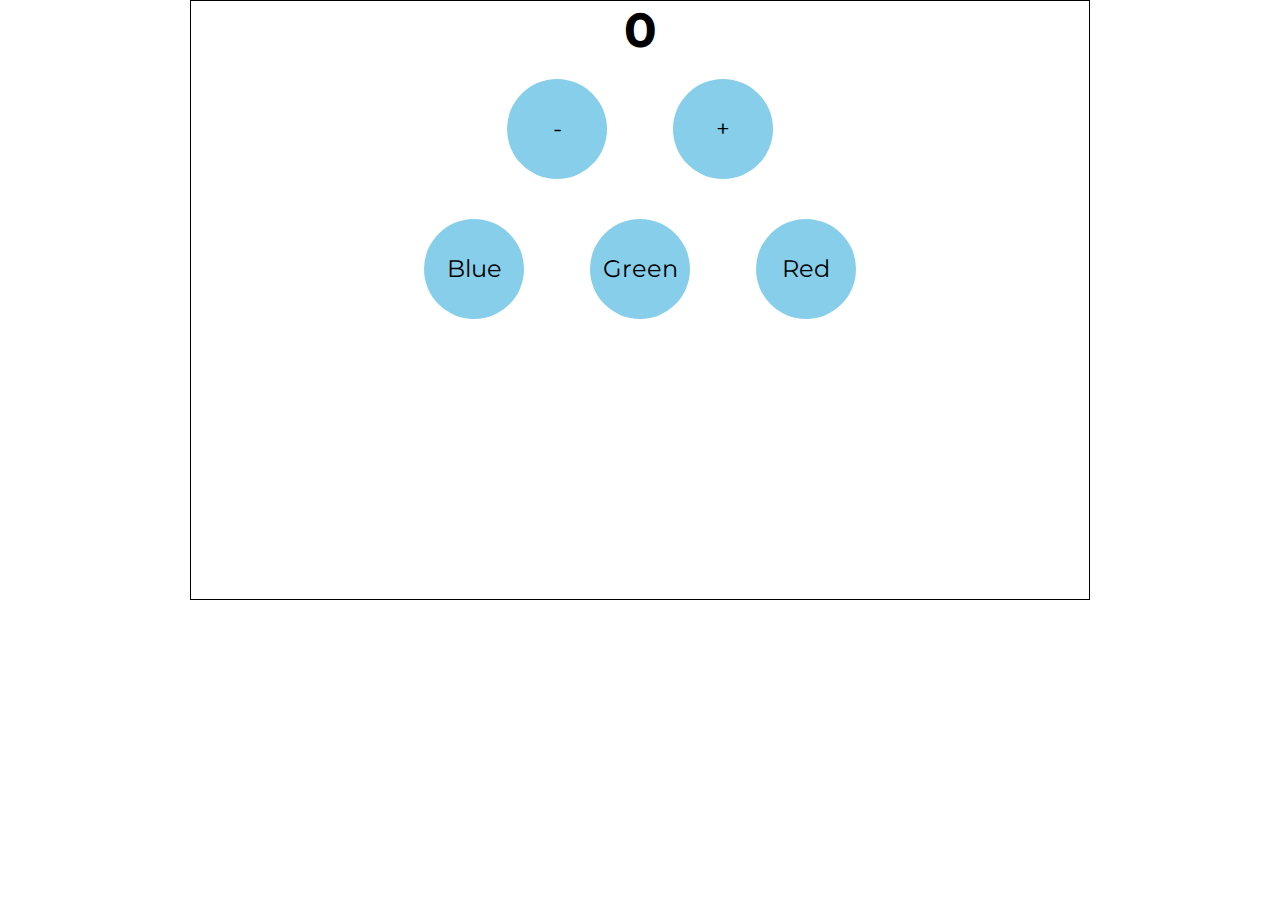
==== index.html @ e78bb490 "first commit" ====
<!DOCTYPE html>
<html>

<head>

    <meta charset="UTF-8">
    <meta http-equiv="X-UA-Compatible" content="IE=edge">
    <meta name="viewport" content="width=device-width, initial-scale=1.0">
    <title>SET Day 8 - If else</title>
    <link rel="preconnect" href="https://fonts.googleapis.com">
    <link rel="preconnect" href="https://fonts.gstatic.com" crossorigin>
    <link href="https://fonts.googleapis.com/css2?family=Montserrat&display=swap" rel="stylesheet">

    <link rel="stylesheet" href="https://pro.fontawesome.com/releases/v5.10.0/css/all.css"
        integrity="sha384-AYmEC3Yw5cVb3ZcuHtOA93w35dYTsvhLPVnYs9eStHfGJvOvKxVfELGroGkvsg+p" crossorigin="anonymous" />

    <link rel="stylesheet" href="styles.css">
</head>

<body>
    <div id="container">
        <h1>0</h1>
        <div id="button">
            <div class="btn" onclick="count(-1)">-</div>
            <div class="btn" onclick="count(+2)">+</div>
        </div>

        <div id="button">
            <div class="color-btn" onclick="changeBg('blue')" id="blue-btn">Blue</div>
            <div class="color-btn" onclick="changeBg('green')" id="green-btn">Green</div>
            <div class="color-btn" onclick="changeBg('red')" id="red-btn">Red</div>
        </div>


    </div>

    <script src="script.js"></script>
</body>

</html>
---- styles.css ----
* {
  margin: 0;
  padding: 0;
  box-sizing: border-box;
}
html,
body {
  width: 100%;
  height: 100%;
  font-family: "Montserrat", sans-serif;
}
#container {
  width: 900px;
  height: 600px;
  border: 1px solid black;
  margin: 0 auto;
  font-size: 1.5rem;
  text-align: center;
  /* display: flex;
  flex-direction: column;
  justify-content: center;
  align-items: center; */
}

.btn {
  width: 100px;
  height: 100px;
  border-radius: 50%;
  background-color: skyblue;
  line-height: 100px;
  text-align: center;
  display: inline-block;
  margin: 20px 30px;
}
.color-btn {
  width: 100px;
  height: 100px;
  border-radius: 50%;
  background-color: skyblue;
  line-height: 100px;
  text-align: center;
  display: inline-block;
  margin: 20px 30px;
}
.vid-btn {
  width: 100px;
  height: 100px;
  border-radius: 50%;
  background-color: gold;
  line-height: 100px;
  text-align: center;
  display: inline-block;
  margin: 20px 30px;
  font-weight: bolder;
  display: inline-block;
}
.fadeAnimate {
  animation-name: fadeAni;
  animation-duration: 1s;
}
@keyframes fadeAni {
  from {
    opacity: 0;
    
  }
  to {
    opacity: 1;
    font-size: 2rem;
    text-align: center;
  }
}
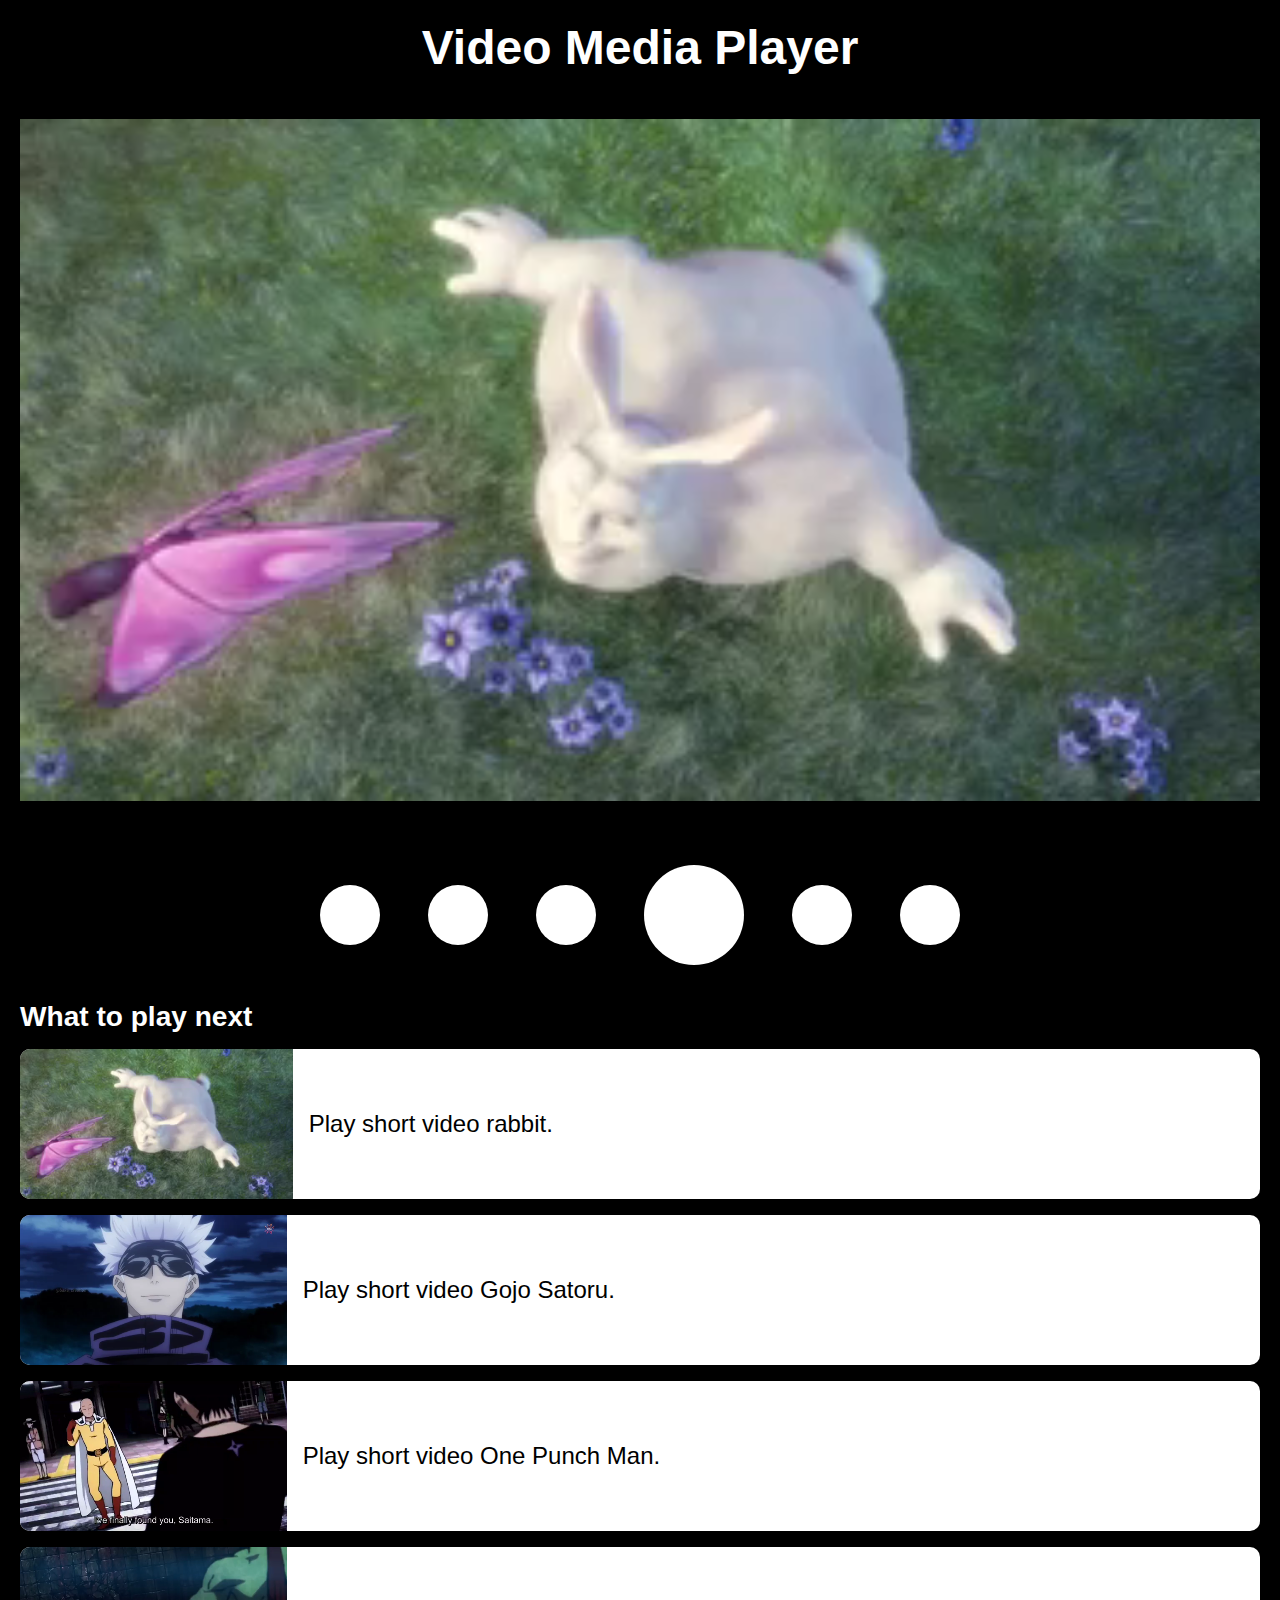
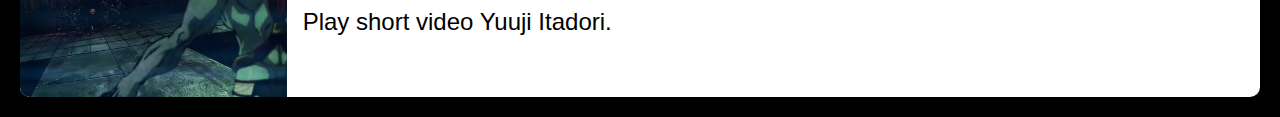
==== commit 3e6f3471: "update index link" ====
--- a/index.html
+++ b/index.html
@@ -1,16 +1,11 @@
 <!DOCTYPE html>
-<html>
+<html lang="en">
 
 <head>
-
     <meta charset="UTF-8">
     <meta http-equiv="X-UA-Compatible" content="IE=edge">
     <meta name="viewport" content="width=device-width, initial-scale=1.0">
-    <title>SET Day 8 - If else</title>
-    <link rel="preconnect" href="https://fonts.googleapis.com">
-    <link rel="preconnect" href="https://fonts.gstatic.com" crossorigin>
-    <link href="https://fonts.googleapis.com/css2?family=Montserrat&display=swap" rel="stylesheet">
-
+    <title>Video Media Player</title>
     <link rel="stylesheet" href="https://pro.fontawesome.com/releases/v5.10.0/css/all.css"
         integrity="sha384-AYmEC3Yw5cVb3ZcuHtOA93w35dYTsvhLPVnYs9eStHfGJvOvKxVfELGroGkvsg+p" crossorigin="anonymous" />
 
@@ -19,22 +14,60 @@
 
 <body>
     <div id="container">
-        <h1>0</h1>
-        <div id="button">
-            <div class="btn" onclick="count(-1)">-</div>
-            <div class="btn" onclick="count(+2)">+</div>
+        <div id="main-vid">
+            <h1>Video Media Player</h1>
+            <video id="vid" src="mov_bbb.mp4" width="100%" loop></video>
+            <div id="controls">
+                <div id="vol-btn" class="vid-btn" >
+                    <a href="#side-vid-holder"><i class="fas fa-list"></i></a>
+                </div>
+                <div id="vol-btn" class="vid-btn" >
+                    <i class="fas fa-backward"></i>
+                </div>
+                <div id="vol-btn" class="vid-btn" onclick="updateVol(-0.1)">
+                    <i class="fas fa-volume-down"></i>
+                </div>
+                <div id="switch-btn" class="vid-btn" onclick="switchClick()">
+                    <i class="fa fa-play"></i>
+                </div>
+                <div id="vol-btn" class="vid-btn" onclick="updateVol(0.1)">
+                    <i class="fas fa-volume-up"></i>
+                </div>
+                <div id="vol-btn" class="vid-btn" >
+                    <i class="fas fa-forward"></i>
+                </div>
+            </div>
+
+
         </div>
 
-        <div id="button">
-            <div class="color-btn" onclick="changeBg('blue')" id="blue-btn">Blue</div>
-            <div class="color-btn" onclick="changeBg('green')" id="green-btn">Green</div>
-            <div class="color-btn" onclick="changeBg('red')" id="red-btn">Red</div>
+        <div id="side-vid-holder">
+            <h3>What to play next</h3>
+            <div class="side-list" onclick="switchVid('mov_bbb.mp4')">
+                <video src="mov_bbb.mp4" ></video>
+                <p>Play short video rabbit.</p>
+            </div>
+            <div class="side-list" onclick="switchVid('movie2.mp4')">
+                <video src="movie2.mp4"></video>
+                <p>Play short video Gojo Satoru.</p>
+            </div>
+            <div class="side-list" onclick="switchVid('movie3.mp4')">
+                <video src="movie3.mp4"></video>
+                <p>Play short video One Punch Man.</p>
+            </div>
+            <div class="side-list" onclick="switchVid('movie4.mp4')">
+                <video src="movie4.mp4"></video>
+                <p>Play short video Yuuji Itadori.</p>
+            </div>
+
+
         </div>
 
 
     </div>
 
     <script src="script.js"></script>
+
 </body>
 
 </html>--- a/styles.css
+++ b/styles.css
@@ -8,64 +8,115 @@
   width: 100%;
   height: 100%;
   font-family: "Montserrat", sans-serif;
+  background-color: black;
+  scroll-behavior: smooth;
 }
 #container {
-  width: 900px;
-  height: 600px;
-  border: 1px solid black;
+  width: 100%;
+  max-width: 1400px;
+  background-color: black;
+  color: white;
   margin: 0 auto;
   font-size: 1.5rem;
   text-align: center;
-  /* display: flex;
+  display: flex;
   flex-direction: column;
   justify-content: center;
-  align-items: center; */
+  align-items: center;
+  gap: 1rem;
+  padding: 1.25rem;
 }
-
-.btn {
-  width: 100px;
-  height: 100px;
-  border-radius: 50%;
-  background-color: skyblue;
-  line-height: 100px;
-  text-align: center;
-  display: inline-block;
-  margin: 20px 30px;
+#main-vid {
+  width: 100%;
+  display: flex;
+  flex-direction: column;
+  justify-content: flex-start;
+  align-items: center;
+  gap: 1.5rem;
 }
-.color-btn {
-  width: 100px;
-  height: 100px;
-  border-radius: 50%;
-  background-color: skyblue;
-  line-height: 100px;
-  text-align: center;
-  display: inline-block;
-  margin: 20px 30px;
+#main-vid video {
+  border-radius: 10px;
+  padding: 20px 0;
+}
+#controls {
+  display: flex;
+  flex-direction: row;
+  justify-content: center;
+  align-items: center;
+  gap: 3rem;
+  padding: 20px 0;
+}
+#controls a {
+  text-decoration: none;
+  color: black;
 }
 .vid-btn {
   width: 100px;
   height: 100px;
+  line-height: 100px;
   border-radius: 50%;
-  background-color: gold;
-  line-height: 100px;
+  background-color: white;
+  color: black;
   text-align: center;
-  display: inline-block;
-  margin: 20px 30px;
   font-weight: bolder;
-  display: inline-block;
+  font-size: 2rem;
+  transition: all 0.3s;
+}
+.vid-btn:hover {
+  transform: scale(1.2);
+}
+#vol-btn {
+  width: 60px;
+  height: 60px;
+  line-height: 60px;
 }
 .fadeAnimate {
   animation-name: fadeAni;
   animation-duration: 1s;
 }
 @keyframes fadeAni {
-  from {
+  0% {
     opacity: 0;
-    
+    font-size: 1.5rem;
   }
-  to {
+  50% {
     opacity: 1;
     font-size: 2rem;
     text-align: center;
   }
-}+  100% {
+    font-size: 1.5rem;
+  }
+}
+#side-vid-holder {
+  width: 100%;
+  display: flex;
+  flex-direction: column;
+  justify-content: center;
+  align-items: flex-start;
+  gap: 1rem;
+}
+.side-list {
+  width: 100%;
+  height: 150px;
+  display: flex;
+  flex-direction: row;
+  justify-content: flex-start;
+  align-items: flex-start;
+  gap: 1rem;
+  background-color: white;
+  color: black;
+  border-radius: 10px;
+  overflow: hidden;
+  line-height: 150px;
+  transition: all 0.3s;
+}
+.side-list video {
+  height: 150px;
+}
+.side-list:hover {
+  background-color: gray;
+  transform: scale(1.1);
+  font-size: 2rem;
+  font-weight: bolder;
+}
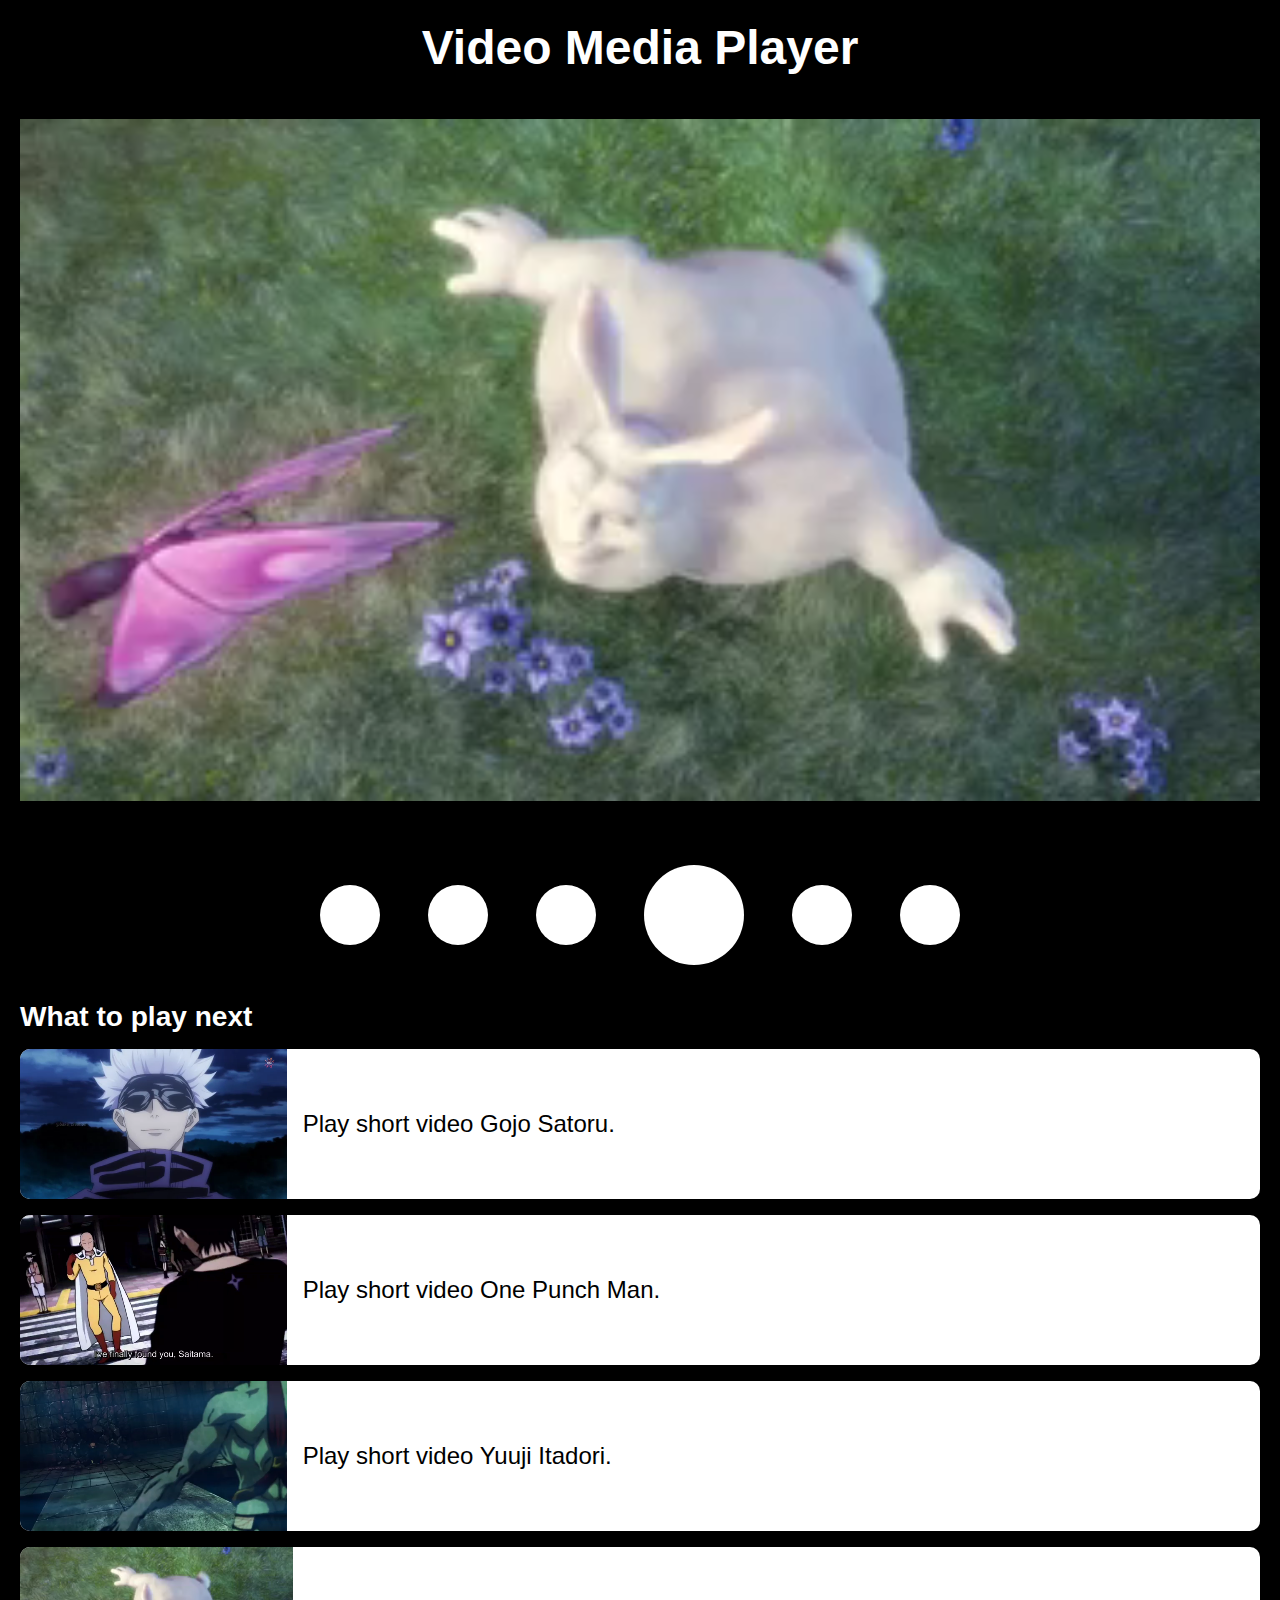
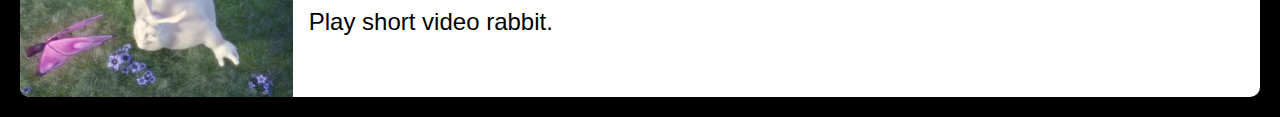
==== commit b9e1a054: "update scrolling" ====
--- a/index.html
+++ b/index.html
@@ -43,24 +43,30 @@
 
         <div id="side-vid-holder">
             <h3>What to play next</h3>
-            <div class="side-list" onclick="switchVid('mov_bbb.mp4')">
-                <video src="mov_bbb.mp4" ></video>
-                <p>Play short video rabbit.</p>
-            </div>
-            <div class="side-list" onclick="switchVid('movie2.mp4')">
-                <video src="movie2.mp4"></video>
-                <p>Play short video Gojo Satoru.</p>
-            </div>
-            <div class="side-list" onclick="switchVid('movie3.mp4')">
-                <video src="movie3.mp4"></video>
-                <p>Play short video One Punch Man.</p>
-            </div>
-            <div class="side-list" onclick="switchVid('movie4.mp4')">
-                <video src="movie4.mp4"></video>
-                <p>Play short video Yuuji Itadori.</p>
-            </div>
-
-
+            <a href="#main-vid">
+                <div class="side-list" onclick="switchVid('movie2.mp4')">
+                    <video src="movie2.mp4"></video>
+                    <p>Play short video Gojo Satoru.</p>
+                </div>
+            </a>
+            <a href="#main-vid">
+                <div class="side-list" onclick="switchVid('movie3.mp4')">
+                    <video src="movie3.mp4"></video>
+                    <p>Play short video One Punch Man.</p>
+                </div>
+            </a>
+            <a href="#main-vid">
+                <div class="side-list" onclick="switchVid('movie4.mp4')">
+                    <video src="movie4.mp4"></video>
+                    <p>Play short video Yuuji Itadori.</p>
+                </div>
+            </a>
+            <a href="#main-vid">
+                <div class="side-list" onclick="switchVid('mov_bbb.mp4')">
+                    <video src="mov_bbb.mp4" ></video>
+                    <p>Play short video rabbit.</p>
+                </div>
+            </a>
         </div>
 
 
--- a/styles.css
+++ b/styles.css
@@ -96,6 +96,11 @@
   align-items: flex-start;
   gap: 1rem;
 }
+#side-vid-holder a {
+  width: 100%;
+  text-decoration: none;
+  color:black;
+}
 .side-list {
   width: 100%;
   height: 150px;
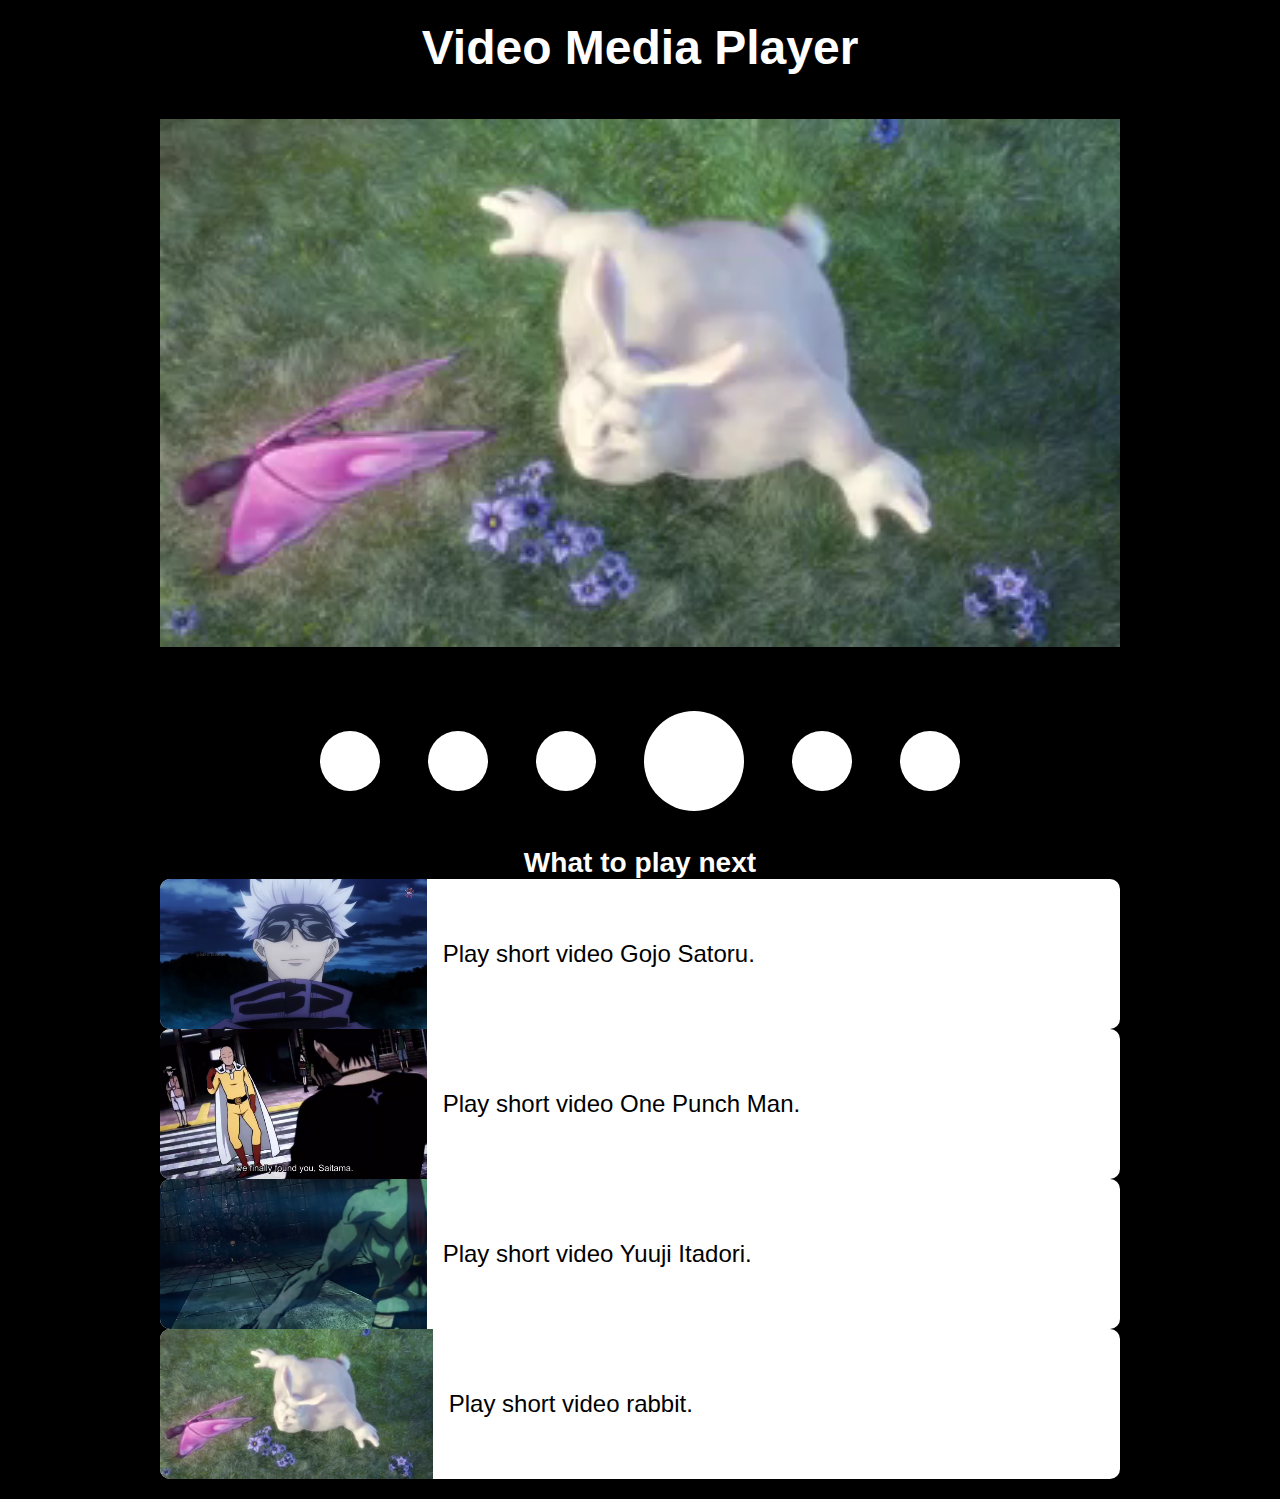
==== commit 6631f9e6: "update transition" ====
--- a/index.html
+++ b/index.html
@@ -1,79 +1,104 @@
 <!DOCTYPE html>
 <html lang="en">
+  <head>
+    <meta charset="UTF-8" />
+    <meta http-equiv="X-UA-Compatible" content="IE=edge" />
+    <meta name="viewport" content="width=device-width, initial-scale=1.0" />
+    <title>Day 8 - Video Media Player</title>
+    <link
+      rel="stylesheet"
+      href="https://pro.fontawesome.com/releases/v5.10.0/css/all.css"
+      integrity="sha384-AYmEC3Yw5cVb3ZcuHtOA93w35dYTsvhLPVnYs9eStHfGJvOvKxVfELGroGkvsg+p"
+      crossorigin="anonymous"
+    />
 
-<head>
-    <meta charset="UTF-8">
-    <meta http-equiv="X-UA-Compatible" content="IE=edge">
-    <meta name="viewport" content="width=device-width, initial-scale=1.0">
-    <title>Video Media Player</title>
-    <link rel="stylesheet" href="https://pro.fontawesome.com/releases/v5.10.0/css/all.css"
-        integrity="sha384-AYmEC3Yw5cVb3ZcuHtOA93w35dYTsvhLPVnYs9eStHfGJvOvKxVfELGroGkvsg+p" crossorigin="anonymous" />
+    <link rel="stylesheet" href="styles.css" />
+  </head>
 
-    <link rel="stylesheet" href="styles.css">
-</head>
+  <body>
+    <div id="container">
+      <div id="main-vid">
+        <h1>Video Media Player</h1>
+        <video id="vid" src="mov_bbb.mp4" width="100%" loop></video>
+        <div id="controls">
+          <div id="vol-btn" class="vid-btn" onclick="openDisplay()">
+            <i class="fas fa-list"></i></a>
+          </div>
+          <div id="vol-btn" class="vid-btn">
+            <i class="fas fa-backward"></i>
+          </div>
+          <div id="vol-btn" class="vid-btn" onclick="updateVol(-0.1)">
+            <i class="fas fa-volume-down"></i>
+          </div>
+          <div id="switch-btn" class="vid-btn" onclick="switchClick()">
+            <i class="fa fa-play"></i>
+          </div>
+          <div id="vol-btn" class="vid-btn" onclick="updateVol(0.1)">
+            <i class="fas fa-volume-up"></i>
+          </div>
+          <div id="vol-btn" class="vid-btn">
+            <i class="fas fa-forward"></i>
+          </div>
+        </div>
+      </div>
 
-<body>
-    <div id="container">
-        <div id="main-vid">
-            <h1>Video Media Player</h1>
-            <video id="vid" src="mov_bbb.mp4" width="100%" loop></video>
-            <div id="controls">
-                <div id="vol-btn" class="vid-btn" >
-                    <a href="#side-vid-holder"><i class="fas fa-list"></i></a>
-                </div>
-                <div id="vol-btn" class="vid-btn" >
-                    <i class="fas fa-backward"></i>
-                </div>
-                <div id="vol-btn" class="vid-btn" onclick="updateVol(-0.1)">
-                    <i class="fas fa-volume-down"></i>
-                </div>
-                <div id="switch-btn" class="vid-btn" onclick="switchClick()">
-                    <i class="fa fa-play"></i>
-                </div>
-                <div id="vol-btn" class="vid-btn" onclick="updateVol(0.1)">
-                    <i class="fas fa-volume-up"></i>
-                </div>
-                <div id="vol-btn" class="vid-btn" >
-                    <i class="fas fa-forward"></i>
-                </div>
-            </div>
+      <div id="side-vid-holder">
+        <h3>What to play next</h3>
+        <a href="#main-vid">
+          <div class="side-list" onclick="switchVid('movie2.mp4')">
+            <video src="movie2.mp4"></video>
+            <p>Play short video Gojo Satoru.</p>
+          </div>
+        </a>
+        <a href="#main-vid">
+          <div class="side-list" onclick="switchVid('movie3.mp4')">
+            <video src="movie3.mp4"></video>
+            <p>Play short video One Punch Man.</p>
+          </div>
+        </a>
+        <a href="#main-vid">
+          <div class="side-list" onclick="switchVid('movie4.mp4')">
+            <video src="movie4.mp4"></video>
+            <p>Play short video Yuuji Itadori.</p>
+          </div>
+        </a>
+        <a href="#main-vid">
+          <div class="side-list" onclick="switchVid('mov_bbb.mp4')">
+            <video src="mov_bbb.mp4"></video>
+            <p>Play short video rabbit.</p>
+          </div>
+        </a>
+      </div>
 
-
-        </div>
-
-        <div id="side-vid-holder">
-            <h3>What to play next</h3>
-            <a href="#main-vid">
-                <div class="side-list" onclick="switchVid('movie2.mp4')">
-                    <video src="movie2.mp4"></video>
-                    <p>Play short video Gojo Satoru.</p>
-                </div>
-            </a>
-            <a href="#main-vid">
-                <div class="side-list" onclick="switchVid('movie3.mp4')">
-                    <video src="movie3.mp4"></video>
-                    <p>Play short video One Punch Man.</p>
-                </div>
-            </a>
-            <a href="#main-vid">
-                <div class="side-list" onclick="switchVid('movie4.mp4')">
-                    <video src="movie4.mp4"></video>
-                    <p>Play short video Yuuji Itadori.</p>
-                </div>
-            </a>
-            <a href="#main-vid">
-                <div class="side-list" onclick="switchVid('mov_bbb.mp4')">
-                    <video src="mov_bbb.mp4" ></video>
-                    <p>Play short video rabbit.</p>
-                </div>
-            </a>
-        </div>
-
-
+      <div id="bottom-vid-holder">
+        <h3>What to play next</h3>
+        <a href="#main-vid">
+          <div class="side-list" onclick="switchVid('movie2.mp4')">
+            <video src="movie2.mp4"></video>
+            <p>Play short video Gojo Satoru.</p>
+          </div>
+        </a>
+        <a href="#main-vid">
+          <div class="side-list" onclick="switchVid('movie3.mp4')">
+            <video src="movie3.mp4"></video>
+            <p>Play short video One Punch Man.</p>
+          </div>
+        </a>
+        <a href="#main-vid">
+          <div class="side-list" onclick="switchVid('movie4.mp4')">
+            <video src="movie4.mp4"></video>
+            <p>Play short video Yuuji Itadori.</p>
+          </div>
+        </a>
+        <a href="#main-vid">
+          <div class="side-list" onclick="switchVid('mov_bbb.mp4')">
+            <video src="mov_bbb.mp4"></video>
+            <p>Play short video rabbit.</p>
+          </div>
+        </a>
+      </div>
     </div>
 
     <script src="script.js"></script>
-
-</body>
-
-</html>+  </body>
+</html>
--- a/styles.css
+++ b/styles.css
@@ -13,7 +13,7 @@
 }
 #container {
   width: 100%;
-  max-width: 1400px;
+  max-width: 1000px;
   background-color: black;
   color: white;
   margin: 0 auto;
@@ -90,16 +90,59 @@
 }
 #side-vid-holder {
   width: 100%;
-  display: flex;
-  flex-direction: column;
-  justify-content: center;
-  align-items: flex-start;
-  gap: 1rem;
+  max-width: 1000px;
+  position: absolute;
+  top: 70px;
+  padding: 0 1.25rem;
+  display: none;
+
+  animation-name: displaySide;
+  animation-duration: 1s;
+  animation-fill-mode: both;
+}
+@keyframes displaySide {
+  0% {
+    opacity: 0;
+    transform: translateX(-550px);
+  }
+  100% {
+    opacity: 1;
+    /* transform: translateX(0); */
+  }
 }
 #side-vid-holder a {
   width: 100%;
   text-decoration: none;
-  color:black;
+  color: black;
+}
+#bottom-vid-holder {
+  width: 100%;
+  max-width: 1000px;
+  display: flex;
+  flex-direction: column;
+  justify-content: flex-start;
+  align-items: flex-start;
+  gap: 0.5rem;
+  display: block;
+
+  animation-name: displayDown;
+  animation-duration: 1s;
+  animation-fill-mode: both;
+}
+@keyframes displayDown {
+  0% {
+    opacity: 0;
+    transform: translateY(-100px);
+  }
+  100% {
+    opacity: 1;
+    /* transform: translateX(0); */
+  }
+}
+#bottom-vid-holder a {
+  width: 100%;
+  text-decoration: none;
+  color: black;
 }
 .side-list {
   width: 100%;
